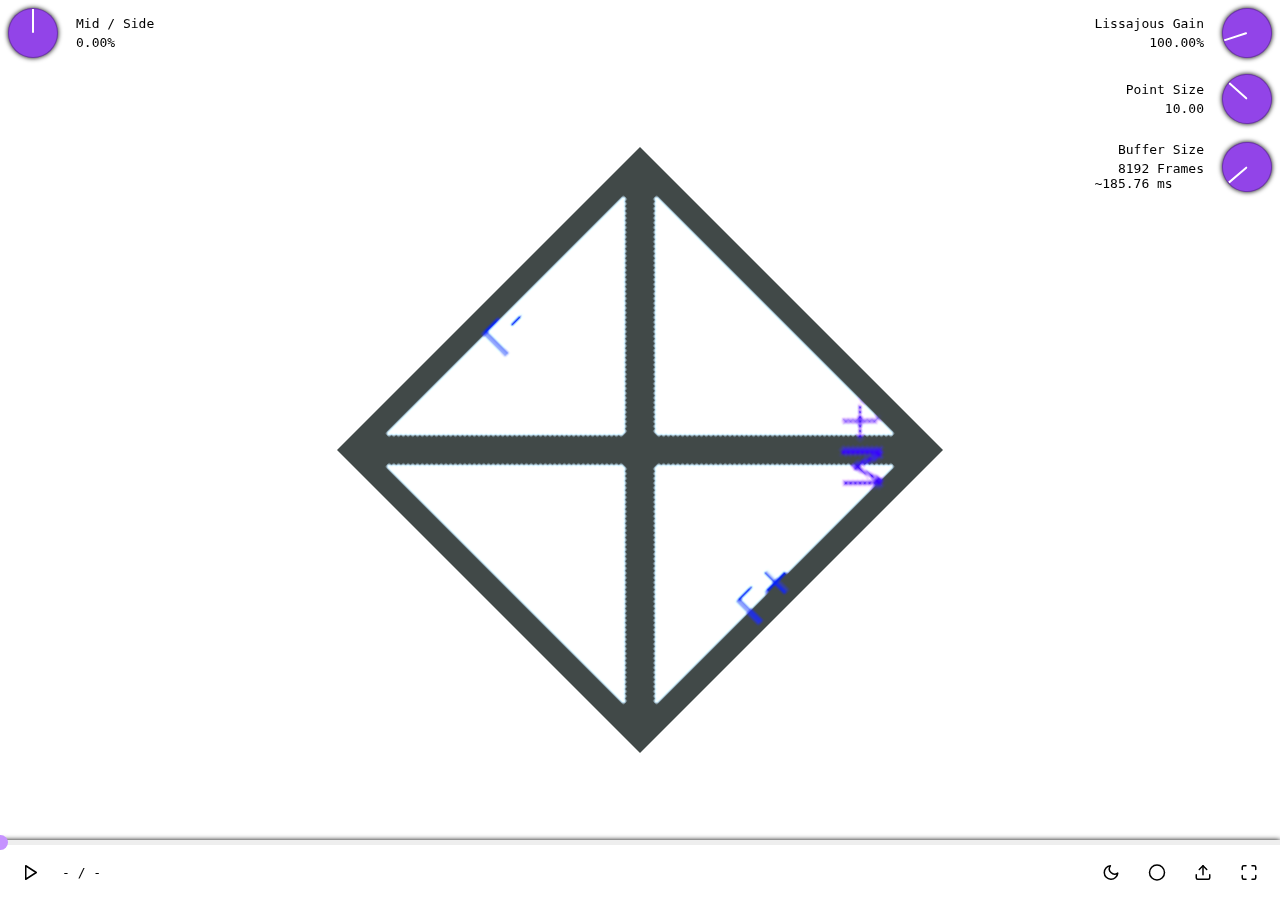
==== browser/index.html @ 4a4437e8 "Initial Commit" ====
<!DOCTYPE html>
<html lang="en">
    <head>
        <meta charset="UTF-8">
        <title></title>
        <meta name="viewport" content="width=device-width, initial-scale=1">
        <link rel="stylesheet" href="css/index.css">
        <link rel="stylesheet" href="css/colorscheme.css">
    </head>
    <body>
        <aside>
            <noscript>
                For obvious reasons this page requires JavaScript to be enabled.
            </noscript>
            <script>
                const noscript = document.querySelector('noscript');
noscript.parentElement.removeChild(noscript);
            </script>
        </aside>

        <main id="main-content">
            <canvas id="lissajous_canvas"></canvas>

            <div class="ui-layer">
                <div class="left-side">
                    <div id="mid_side_knob" tabindex="1"></div>
                    <!--<div id="lfo_freq_knob" tabindex="2"></div>
                    <div id="lfo_depth_knob" tabindex="3"></div>-->
                </div>

                <div class="right-side">
                    <div id="analyser_gain_knob" class="labels-left" tabindex="4"></div>
                    <div id="size_knob" class="labels-left" tabindex="5"></div>
                    <div id="buffer_size_knob" class="labels-left" tabindex="6"></div>
                </div>


                <div class="media-controls">
                    <div id="time_slider" tabindex="0"></div>

                    <div class="media-buttons">
                        <button id="play_button">
                            <svg xmlns="http://www.w3.org/2000/svg" width="24" height="24" viewBox="0 0 24 24" fill="none" stroke="currentColor" stroke-width="2" stroke-linecap="round" stroke-linejoin="round" class="when-playing feather feather-play"><polygon points="5 3 19 12 5 21 5 3"></polygon></svg>
                            <svg height="24" viewBox="0 0 24 24" fill="none" stroke="currentColor" stroke-width="2" stroke-linecap="round" stroke-linejoin="round" class="when-paused feather feather-pause"><rect x="6" y="4" width="4" height="16"></rect><rect x="14" y="4" width="4" height="16"></rect></svg>
                        </button>

                        <span id="time_progress"></span>

                        <button id="light_toggle_button">
                            <svg xmlns="http://www.w3.org/2000/svg" width="24" height="24" viewBox="0 0 24 24" fill="none" stroke="currentColor" stroke-width="2" stroke-linecap="round" stroke-linejoin="round" class="when-dark feather feather-sun"><circle cx="12" cy="12" r="5"></circle><line x1="12" y1="1" x2="12" y2="3"></line><line x1="12" y1="21" x2="12" y2="23"></line><line x1="4.22" y1="4.22" x2="5.64" y2="5.64"></line><line x1="18.36" y1="18.36" x2="19.78" y2="19.78"></line><line x1="1" y1="12" x2="3" y2="12"></line><line x1="21" y1="12" x2="23" y2="12"></line><line x1="4.22" y1="19.78" x2="5.64" y2="18.36"></line><line x1="18.36" y1="5.64" x2="19.78" y2="4.22"></line></svg>
                            <svg xmlns="http://www.w3.org/2000/svg" width="24" height="24" viewBox="0 0 24 24" fill="none" stroke="currentColor" stroke-width="2" stroke-linecap="round" stroke-linejoin="round" class="when-light feather feather-moon"><path d="M21 12.79A9 9 0 1 1 11.21 3 7 7 0 0 0 21 12.79z"></path></svg>
                        </button>

                        <button id="record_button">
                            <svg xmlns="http://www.w3.org/2000/svg" width="24" height="24" viewBox="0 0 24 24" fill="none" stroke="currentColor" stroke-width="2" stroke-linecap="round" stroke-linejoin="round" class="feather feather-circle"><circle cx="12" cy="12" r="10"></circle></svg>
                            <span id="recording_duration">00:37</span>
                        </button>

                        <button id="upload_button">
                            <svg xmlns="http://www.w3.org/2000/svg" width="24" height="24" viewBox="0 0 24 24" fill="none" stroke="currentColor" stroke-width="2" stroke-linecap="round" stroke-linejoin="round" class="feather feather-upload"><path d="M21 15v4a2 2 0 0 1-2 2H5a2 2 0 0 1-2-2v-4"></path><polyline points="17 8 12 3 7 8"></polyline><line x1="12" y1="3" x2="12" y2="15"></line></svg>
                        </button>

                        <button id="fullscreen_button">
                            <svg xmlns="http://www.w3.org/2000/svg" width="24" height="24" viewBox="0 0 24 24" fill="none" stroke="currentColor" stroke-width="2" stroke-linecap="round" stroke-linejoin="round" class="feather feather-maximize"><path d="M8 3H5a2 2 0 0 0-2 2v3m18 0V5a2 2 0 0 0-2-2h-3m0 18h3a2 2 0 0 0 2-2v-3M3 16v3a2 2 0 0 0 2 2h3"></path></svg>
                        </button>
                    </div>
                </div>
            </div>
        </main>

        <script src="js/image.js"></script>

        <script src="js/ui.js"></script>
        <script src="js/lissajous.js"></script>

        <script src="zig-wasm-dsp.js"></script>
        <script src="worklet-wrapper.js"></script>
        <script src="js/index.js"></script>
    </body>
</html>
---- browser/css/index.css ----
* {
    box-sizing: border-box;
}

.no-touch-action {
    touch-action: none;
}

noscript {
    display: block;
    border: 1px solid #da351a;
    border-radius: 8px;
    text-align: center;
    padding: 8px;
}

.knob {
    display: inline-flex;
    flex-direction: row;
    align-items: center;

    padding: 8px;
    overflow: hidden;
}
.knob.labels-left {
    flex-direction: row-reverse;
    text-align: right;
}

.knob .labels {
    margin-left: 16px;
}
.knob.labels-left .labels {
    margin-left: 0px;
    margin-right: 16px;
}

.knob span {
    display: block;
    font-family: monospace;
    padding: 2px;
    word-break: break-word;
    width: 100%;
    white-space: pre;
}

.knob .indicator {
    position: relative;
    width: 50px;
    height: 50px;
    background-color: #9244e8;
    overflow: hidden;
    border-radius: 50%;

    cursor: grab;
    user-select: none;

    box-shadow: 0px 0px 5px black;
    box-sizing: border-box;
    border: 1px solid rgba(0, 0, 0, .25);
}

.knob .indicator:before {
    content: '';

    position: absolute;
    width: 2px;
    background-color: white;
    left: calc(50% - 1px);
    border-bottom-left-radius: 4px;
    border-bottom-right-radius: 4px;
    top: 0px;
    bottom: calc(50%);
}

.knob:focus {
    outline: none;
}
.knob:focus .indicator {
    border-color: orange;
    border-width: 3px;
}

body {
    font-family: monospace;
    margin: 0px;
    padding: 0px;
    height: 100%;
}

.is-adjusting-knob {
    cursor: grabbing;
}
.is-adjusting-knob .knob .indicator {
    cursor: unset;
}

main {
    position: relative;

    width: 100%;
    height: 100vh;

    background-color: inherit;

    display: flex;
    justify-content: stretch;
    align-items: stretch;
}

main canvas {
    width: 100%;
}

main .ui-layer {
    position: absolute;
    top: 0;
    left: 0;
    right: 0;
    bottom: 0;
    pointer-events: none;
    overflow: hidden;
}

.media-controls {
    position: absolute;
    bottom: 0;
    left: 0;
    right: 0;

    display: flex;
    flex-direction: column;

    transition: margin-bottom 200ms ease;
    box-shadow: 0px 0px 5px black;
    pointer-events: all;

    background-color: white;
}

.media-buttons {
    display: flex;
    flex-direction: row;
    align-items: stretch;
    padding: 16px;
}

.ui-layer .knob {
    pointer-events: all;
}

main .ui-layer.hidden .media-controls {
    margin-bottom: -300px;
}

.media-buttons > * {
    margin-right: 16px;
}
.media-buttons *:last-child {
    margin-right: 0px;
}

.media-controls button {
    border: none;
    width: 30px;
    cursor: pointer;
    border: none;
    background-color: transparent;
    border-radius: 5px;
    overflow: hidden;
    outline-color: #9244e8;
}

.media-controls button svg {
    width: 18px;
    height: 100%;
}

#play_button .when-playing {
    display: block;
}
#play_button .when-paused {
    display: none;
}

#play_button.playing .when-playing {
    display: none;
}
#play_button.playing .when-paused {
    display: block;
}

#time_progress {
    align-self: center;
    margin-right: auto;
}

.slider {
    display: block;
}

.slider .progress-bar {
    position: relative;
    width: 100%;
    height: 5px;
    cursor: pointer;
}

.slider .progress-indicator {
    position: absolute;
    top: 0;
    bottom: 0;
    left: 0;
    background-color: #9244e8;
}

.slider .slider-handle {
    position: absolute;
    height: 0px;
    width: 0px;
    cursor: pointer;
}

.slider .slider-handle:before {
    content: '';
    position: absolute;
    width: 15px;
    height: 15px;
    background-color: #c692ff;

    border-radius: 50%;

    top: -5px;
    left: -7.5px;
}

.ui-layer .left-side {
    position: absolute;
    left: 0;
    bottom: 0;
    top: 0;

    display: flex;
    flex-direction: column;
    transition: margin-left 200ms ease;
}

.ui-layer.hidden .left-side {
    margin-left: -300px;
}

.ui-layer .right-side {
    position: absolute;
    right: 0;
    bottom: 0;
    top: 0;

    display: flex;
    flex-direction: column;
    transition: margin-right 200ms ease;
}

.ui-layer.hidden .right-side {
    margin-right: -300px;
}

#record_button span {
    display: none;
    color: white;
    padding: 0px 8px;
}

#record_button.is-recording {
    display: flex;
    width: auto;
    flex-direction: row-reverse;
    padding: 0px;
    align-items: center;
    border: 1px solid red;
    border-radius: 15px;
    background-color: #ff9393;
}

#record_button.is-recording svg {
    fill: red;
    stroke: red;
    margin-right: 2px;
}

#record_button.is-recording span {
    display: block;
}
---- browser/css/colorscheme.css ----
body, .media-controls, .slider .progress-bar {
    transition-property: background-color color stroke fill;
    transition-duration: 100ms;
    transition-timing-function: ease;
}

/**
 * Light mode
 */
body {
    background-color: white;
    color: black;
}

body button svg.feather {
    stroke: black;
}

body .media-controls {
    background-color: white;
    color: black;
}

body .slider .progress-bar {
    background-color: #eee;
}

/**
 * Dark mode
 */
@media (prefers-color-scheme: dark) {
    body:not(.light-mode) {
        background-color: black;
        color: #f6f6f6;
    }

    body:not(.light-mode) .media-controls {
        background-color: #333;
    }

    body:not(.light-mode) button svg.feather {
        stroke: #f6f6f6;
    }

    body:not(.light-mode) .slider .progress-bar {
        background-color: gray;
    }
}

body.dark-mode {
    background-color: black;
    color: white;
}

body.dark-mode .media-controls {
    background-color: #333;
    color: white;
}

body.dark-mode button svg.feather {
    stroke: white;
}

body.dark-mode .slider .progress-bar {
    background-color: gray;
}

body #light_toggle_button .when-dark {
    display: none;
}
body #light_toggle_button .when-light {
    display: block;
}

body.dark-mode #light_toggle_button .when-dark {
    display: block;
}
body.dark-mode #light_toggle_button .when-light {
    display: none;
}
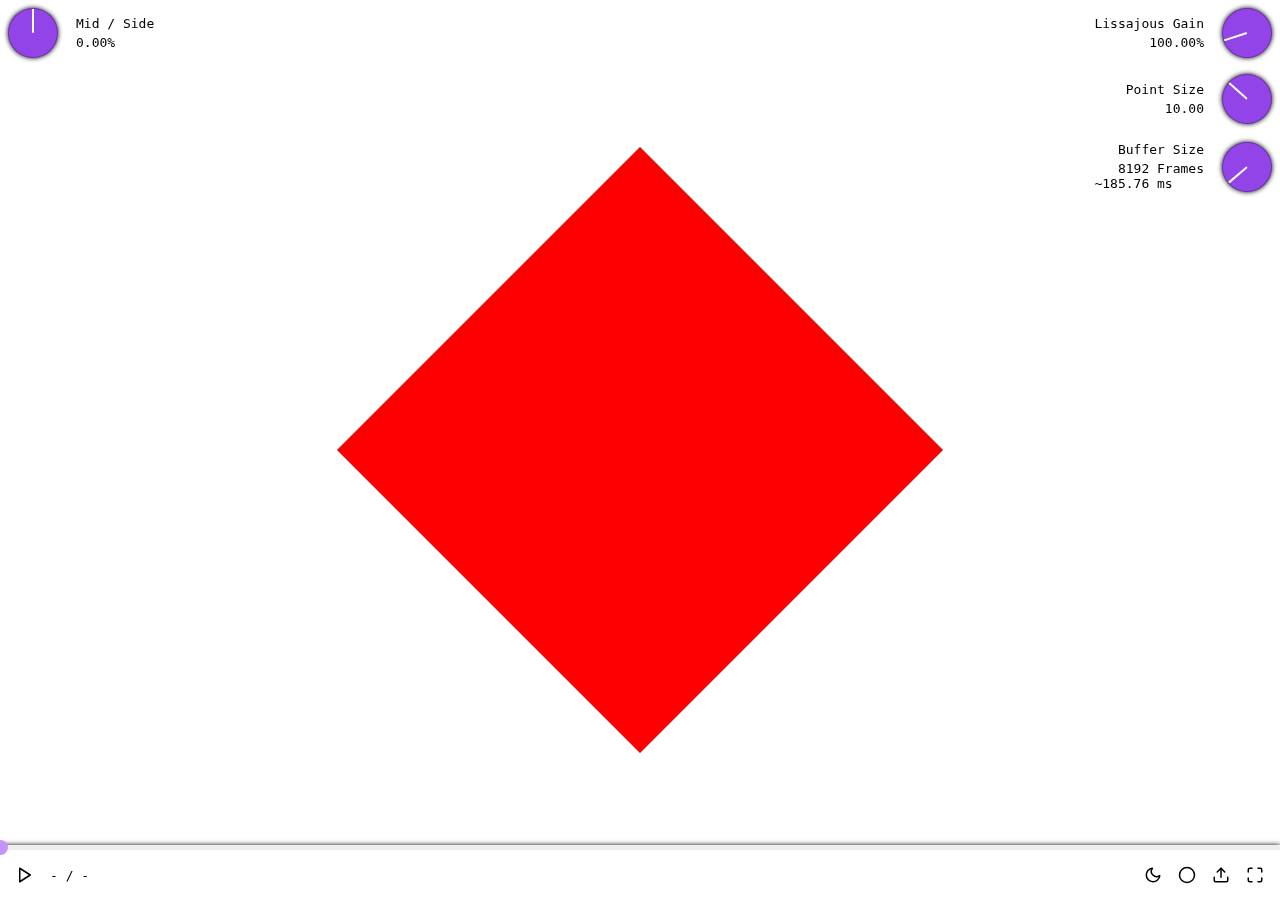
==== commit 24084b19: "Wrap the lissajous graph texture in the build step" ====
--- a/browser/index.html
+++ b/browser/index.html
@@ -68,7 +68,7 @@
             </div>
         </main>
 
-        <script src="js/image.js"></script>
+        <script src="js/graph-texture.js"></script>
 
         <script src="js/ui.js"></script>
         <script src="js/lissajous.js"></script>
--- a/browser/css/index.css
+++ b/browser/css/index.css
@@ -161,18 +161,27 @@
 }
 
 .media-controls button {
+    width: 18px;
+    height: 18px;
+
+    display: flex;
+    justify-content: center;
+    padding: 0px;
+
     border: none;
-    width: 30px;
+    border-radius: 5px;
+
+    background-color: transparent;
     cursor: pointer;
-    border: none;
-    background-color: transparent;
-    border-radius: 5px;
     overflow: hidden;
-    outline-color: #9244e8;
+}
+
+.media-controls button:focus {
+    outline: 2px dashed #9244e8;
 }
 
 .media-controls button svg {
-    width: 18px;
+    width: 100%;
     height: 100%;
 }
 
@@ -268,6 +277,7 @@
     display: none;
     color: white;
     padding: 0px 8px;
+    margin-top: -1px;
 }
 
 #record_button.is-recording {
@@ -284,7 +294,6 @@
 #record_button.is-recording svg {
     fill: red;
     stroke: red;
-    margin-right: 2px;
 }
 
 #record_button.is-recording span {
--- a/browser/css/colorscheme.css
+++ b/browser/css/colorscheme.css
@@ -57,6 +57,10 @@
     color: white;
 }
 
+body.dark-mode button:focus {
+    outline-color: white;
+}
+
 body.dark-mode button svg.feather {
     stroke: white;
 }
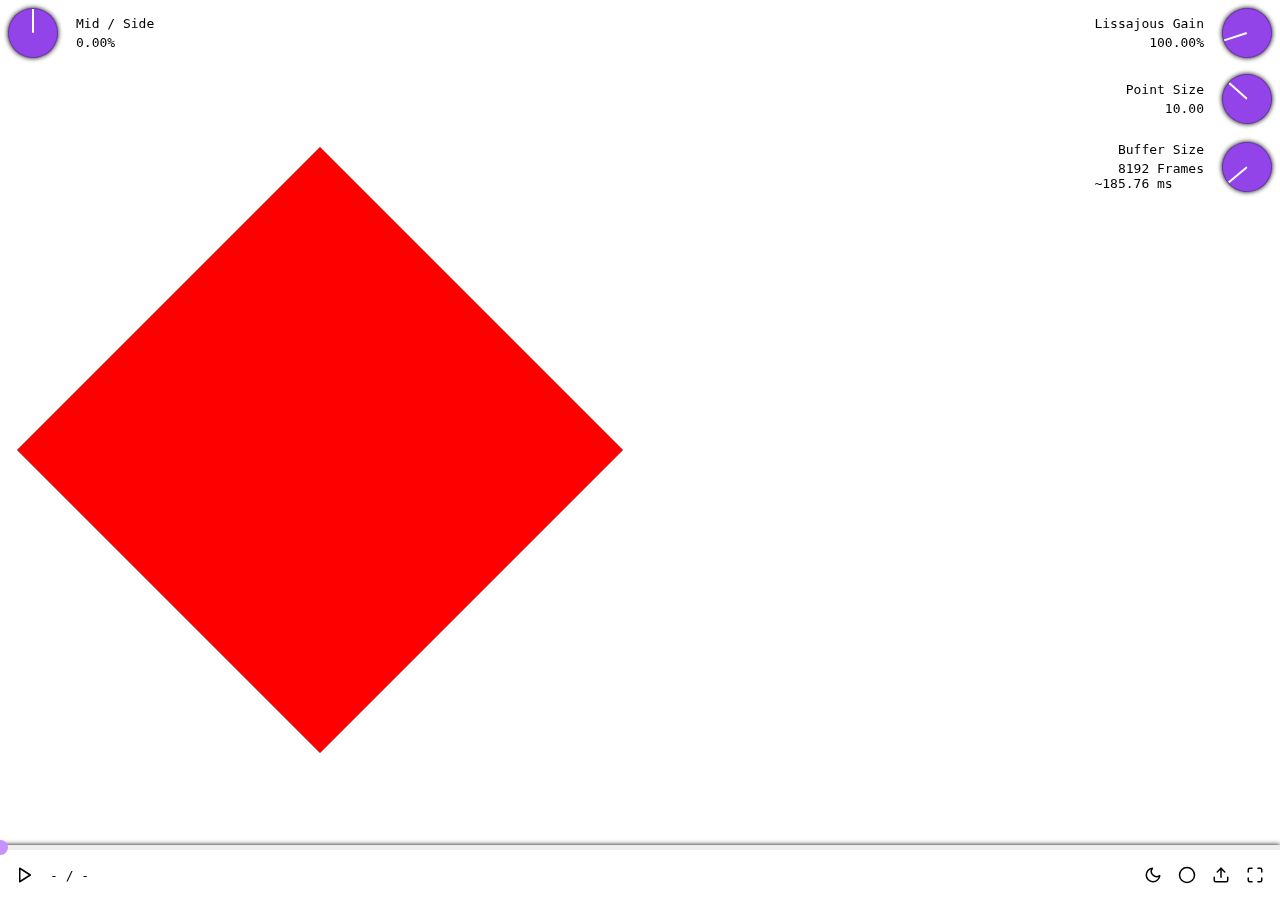
==== commit 40974215: "WIP: Add Waterfall graph" ====
--- a/browser/index.html
+++ b/browser/index.html
@@ -20,6 +20,7 @@
 
         <main id="main-content">
             <canvas id="lissajous_canvas"></canvas>
+            <canvas id="waterfall_canvas"></canvas>
 
             <div class="ui-layer">
                 <div class="left-side">
@@ -68,13 +69,10 @@
             </div>
         </main>
 
-        <script src="js/graph-texture.js"></script>
-
+        <script src="resources.js"></script>
         <script src="js/ui.js"></script>
+        <script src="js/waterfall.js"></script>
         <script src="js/lissajous.js"></script>
-
-        <script src="zig-wasm-dsp.js"></script>
-        <script src="worklet-wrapper.js"></script>
         <script src="js/index.js"></script>
     </body>
 </html>
--- a/browser/css/index.css
+++ b/browser/css/index.css
@@ -109,7 +109,7 @@
 }
 
 main canvas {
-    width: 100%;
+    width: 50%;
 }
 
 main .ui-layer {
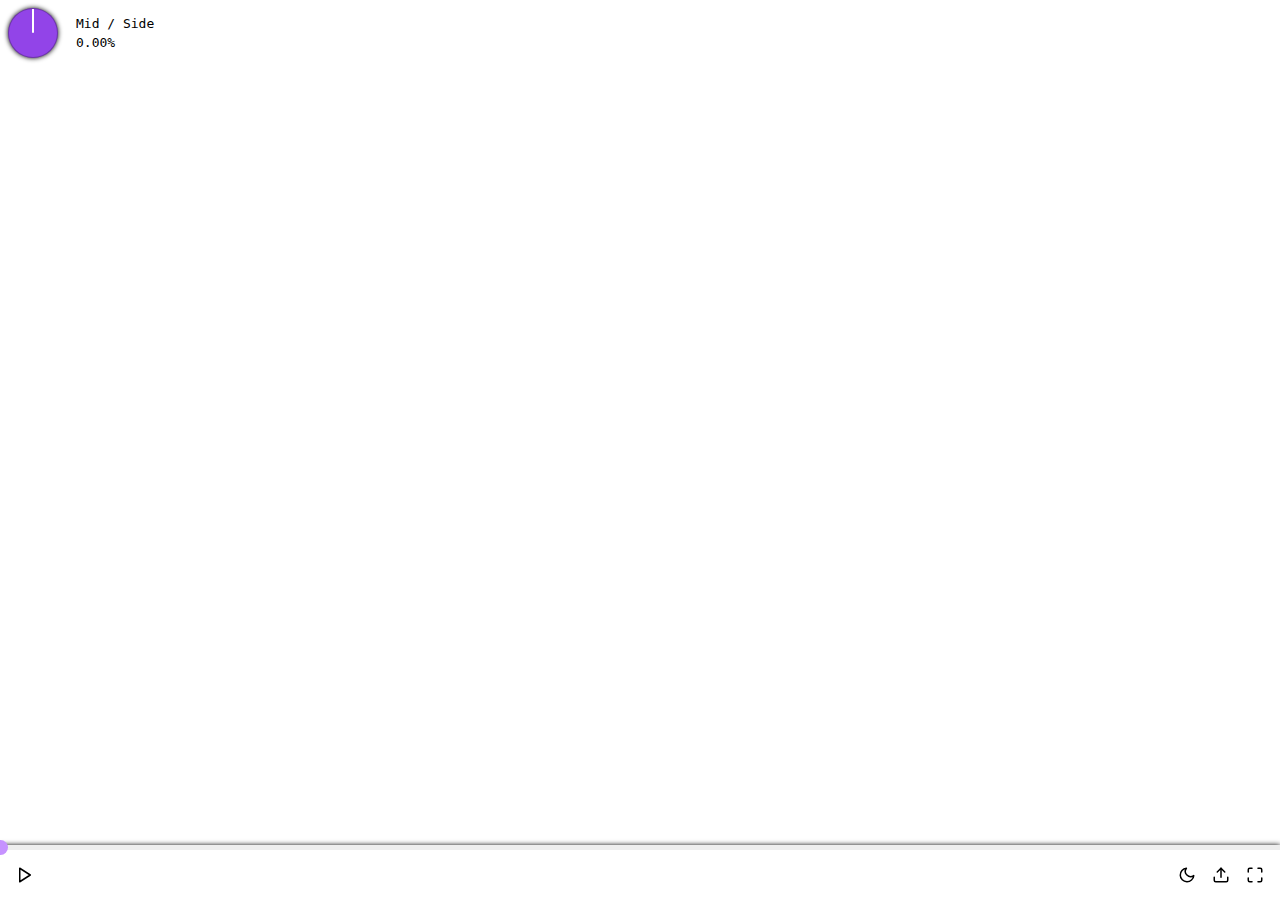
==== commit 9025e594: "Seperate and encapsulate the waterfall / lissajous code" ====
--- a/browser/index.html
+++ b/browser/index.html
@@ -19,9 +19,6 @@
         </aside>
 
         <main id="main-content">
-            <canvas id="lissajous_canvas"></canvas>
-            <canvas id="waterfall_canvas"></canvas>
-
             <div class="ui-layer">
                 <div class="left-side">
                     <div id="mid_side_knob" tabindex="1"></div>
@@ -52,11 +49,6 @@
                             <svg xmlns="http://www.w3.org/2000/svg" width="24" height="24" viewBox="0 0 24 24" fill="none" stroke="currentColor" stroke-width="2" stroke-linecap="round" stroke-linejoin="round" class="when-light feather feather-moon"><path d="M21 12.79A9 9 0 1 1 11.21 3 7 7 0 0 0 21 12.79z"></path></svg>
                         </button>
 
-                        <button id="record_button">
-                            <svg xmlns="http://www.w3.org/2000/svg" width="24" height="24" viewBox="0 0 24 24" fill="none" stroke="currentColor" stroke-width="2" stroke-linecap="round" stroke-linejoin="round" class="feather feather-circle"><circle cx="12" cy="12" r="10"></circle></svg>
-                            <span id="recording_duration">00:37</span>
-                        </button>
-
                         <button id="upload_button">
                             <svg xmlns="http://www.w3.org/2000/svg" width="24" height="24" viewBox="0 0 24 24" fill="none" stroke="currentColor" stroke-width="2" stroke-linecap="round" stroke-linejoin="round" class="feather feather-upload"><path d="M21 15v4a2 2 0 0 1-2 2H5a2 2 0 0 1-2-2v-4"></path><polyline points="17 8 12 3 7 8"></polyline><line x1="12" y1="3" x2="12" y2="15"></line></svg>
                         </button>
@@ -70,9 +62,9 @@
         </main>
 
         <script src="resources.js"></script>
+        <script src="js/util.js"></script>
         <script src="js/ui.js"></script>
         <script src="js/waterfall.js"></script>
-        <script src="js/lissajous.js"></script>
         <script src="js/index.js"></script>
     </body>
 </html>
--- a/browser/css/index.css
+++ b/browser/css/index.css
@@ -108,10 +108,6 @@
     align-items: stretch;
 }
 
-main canvas {
-    width: 50%;
-}
-
 main .ui-layer {
     position: absolute;
     top: 0;
@@ -120,6 +116,7 @@
     bottom: 0;
     pointer-events: none;
     overflow: hidden;
+    z-index: 1;
 }
 
 .media-controls {
@@ -299,3 +296,18 @@
 #record_button.is-recording span {
     display: block;
 }
+
+.pane {
+    position: relative;
+
+    flex: 1;
+}
+
+.pane canvas {
+    width: 100%;
+    height: 100%;
+}
+
+.pane:nth-child(2) {
+    border-left: 1px solid #ccc;
+}
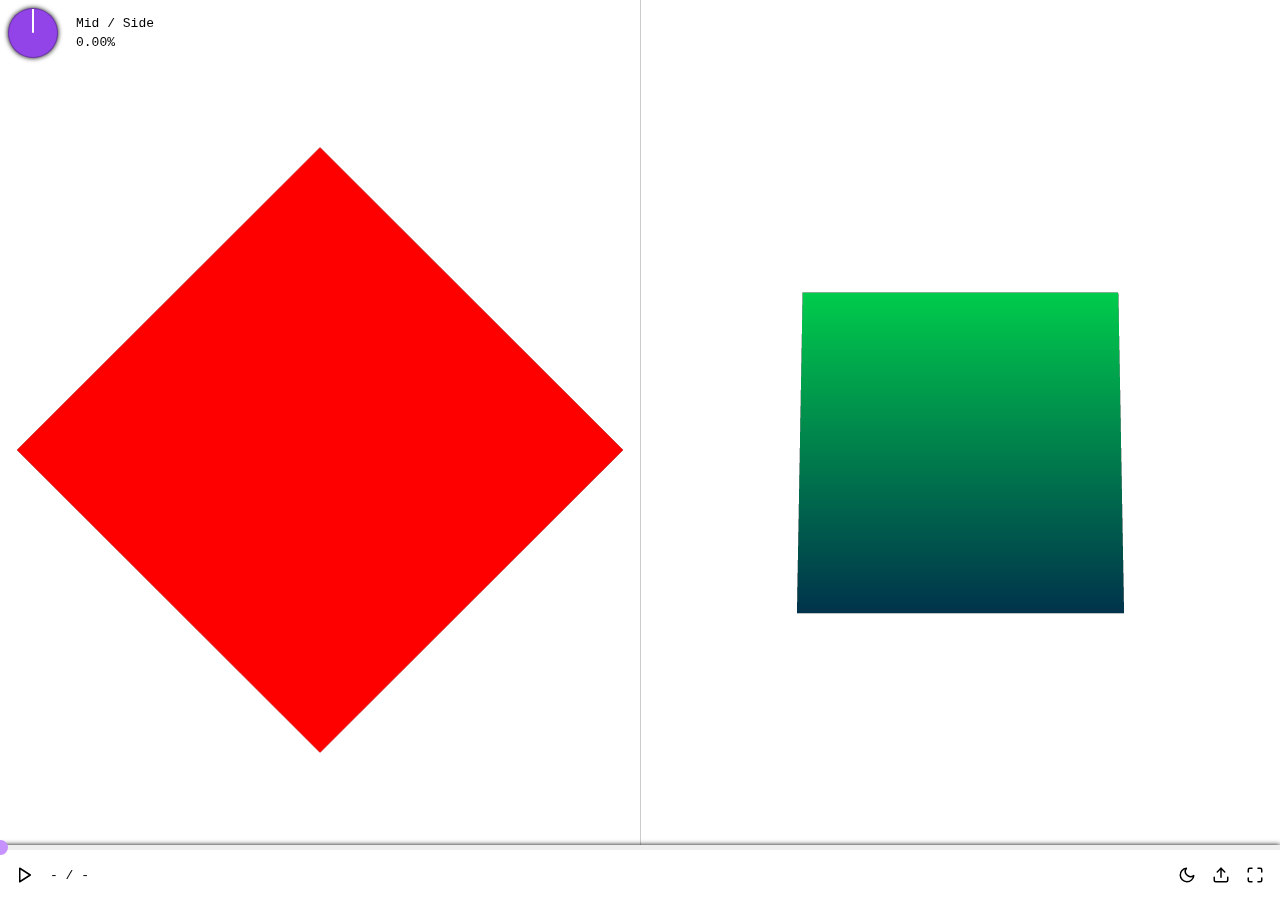
==== commit edcf3609: "Fix missing script tag" ====
--- a/browser/index.html
+++ b/browser/index.html
@@ -64,6 +64,7 @@
         <script src="resources.js"></script>
         <script src="js/util.js"></script>
         <script src="js/ui.js"></script>
+        <script src="js/lissajous.js"></script>
         <script src="js/waterfall.js"></script>
         <script src="js/index.js"></script>
     </body>
